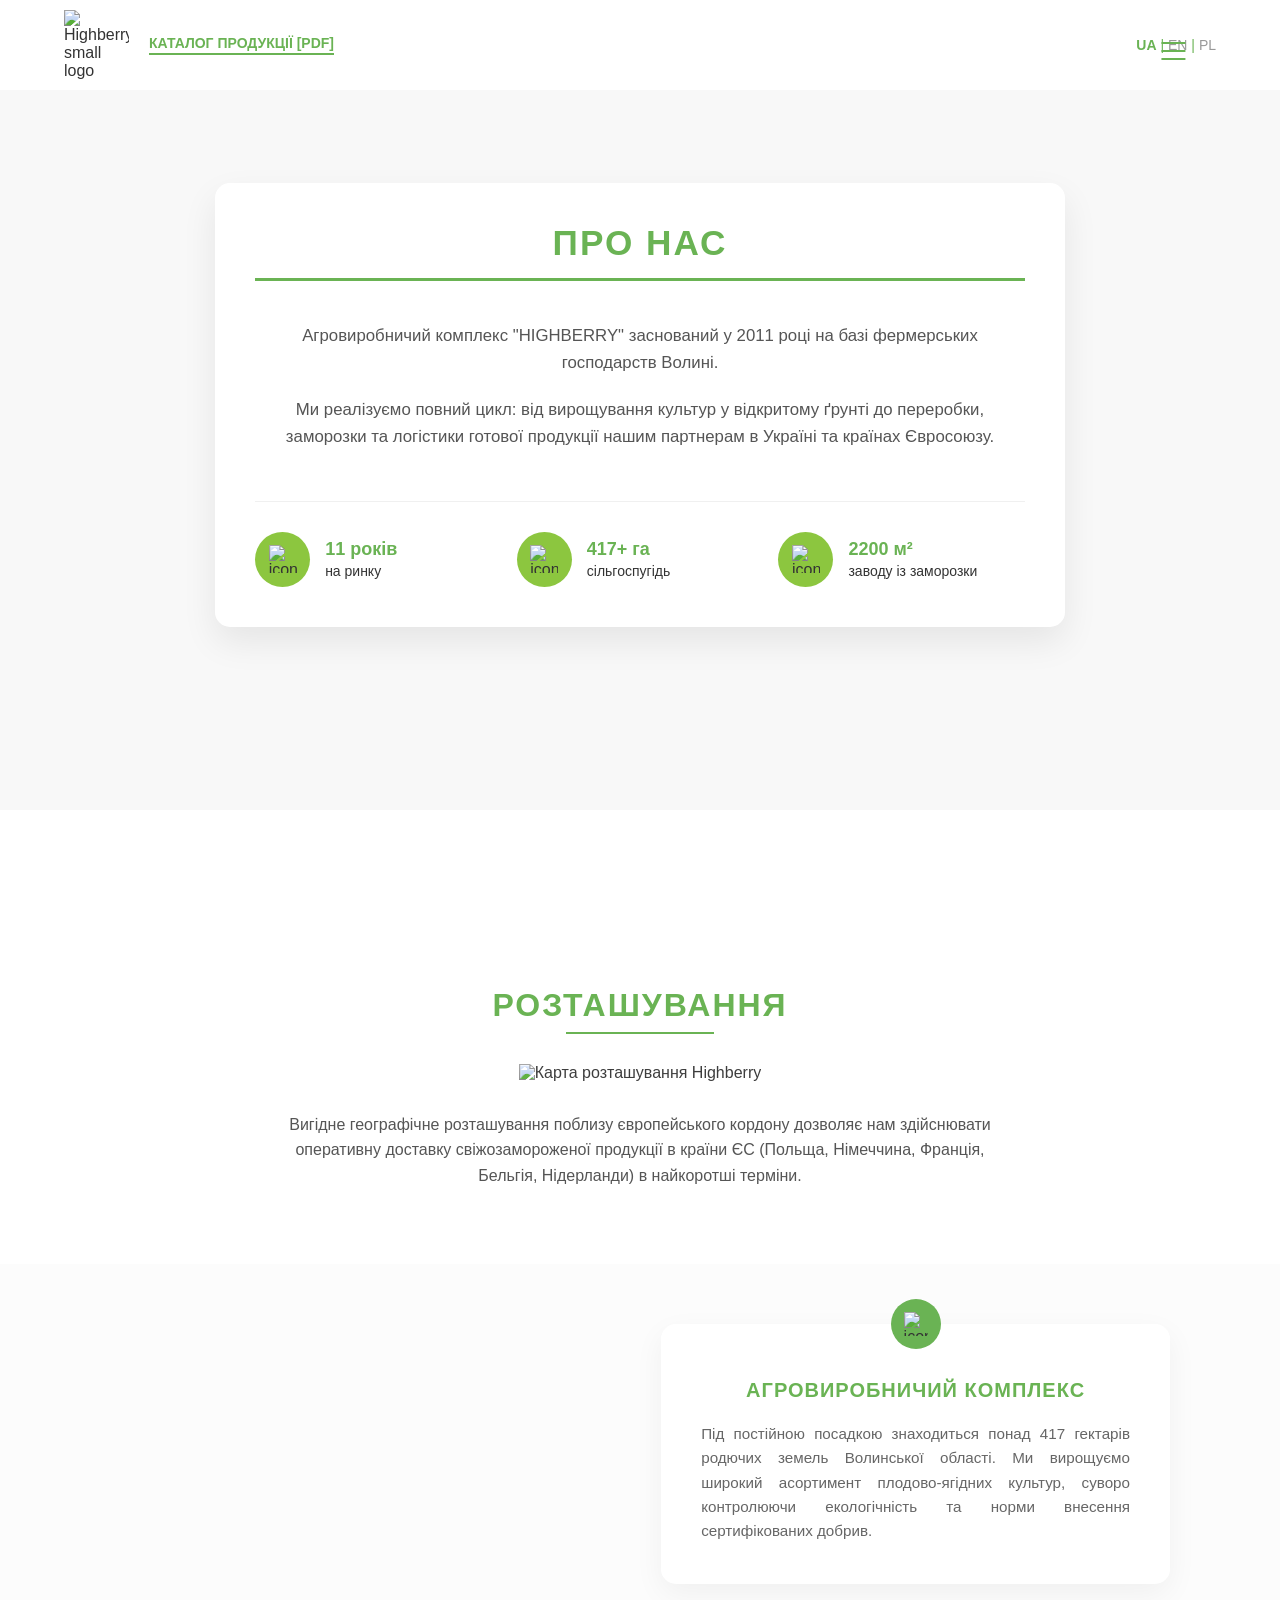
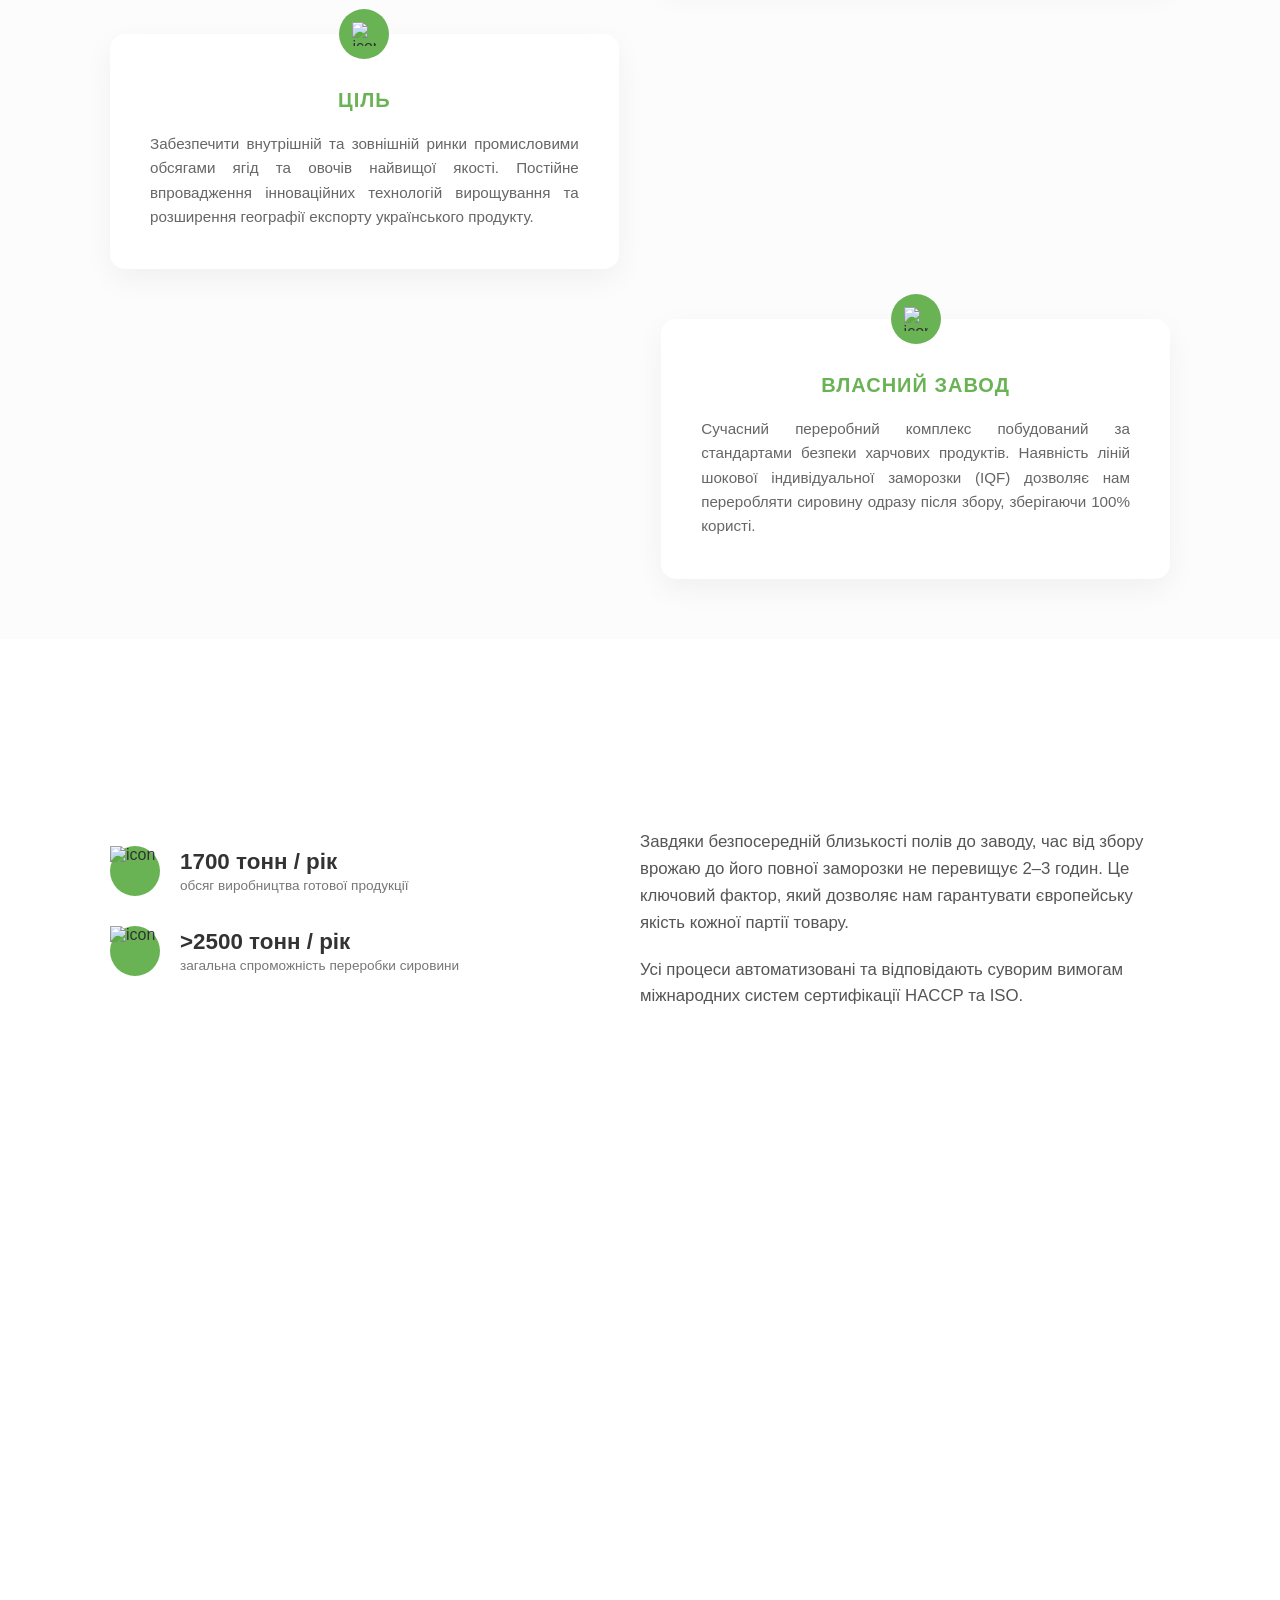
==== about.html @ d0d019eb "Add files via upload" ====
<!DOCTYPE html>
<html lang="uk">
<head>
    <meta charset="UTF-8">
    <meta name="viewport" content="width=device-width, initial-scale=1.0">
    <link rel="stylesheet" href="style_about.css">
    <title>Highberry - Про нас</title>
</head>
<body>
    <div class="overlay"></div>
    
    <nav class="nav">
        <div class="nav-header">
            <div class="lang-switch-mobile">
                <span class="active">UA</span> | <span>EN</span> | <span>PL</span>
            </div>
            <div class="nav-icons">
                <a href="/index.html"><img class="home-btn" alt="icon" src="/img/icons/home.svg"></img></a>
                <div class="burger-menu"><span></span></div>
            </div>
        </div>
    
        <ul class="nav-menu">
            <li><a href="/about.html">ПРО НАС</a></li>
            <li><a href="/mission.html">МІСІЯ ТА ЦІННОСТІ</a></li>
            <li><a href="/growing.html">ВИРОЩУВАННЯ</a></li>
            <li><a href="/production.html">ВИРОБНИЦТВО</a></li>
            <li class="has-submenu"><a href="/products.html">ПРОДУКЦІЯ</a> <img class="arrow-open-production" src="/img/icons/arrow-open.svg" alt="icon"></span>
                <ul class="production">
                    <li><a href="#">Fresh</a></li>
                    <li><a href="#">Frozen</a></li>
                    <li><a href="#">Роздрібні бренди</a></li>
                </ul>
            </li>
            <li><a href="#">НОВИНИ</a> <img class="arrow-open-news" src="/img/icons/arrow-open.svg" alt="icon">
                <ul class="news">
                    <li><a href="/events.html">Події</a></li>
                    <li><a href="/gallery.html">Галерея</a></li>
                    <li><a href="/interesting.html">Корисно Та Цікаво</a></li>
                </ul>
            </li>
            <li><a href="/vacancies.html">ВАКАНСІЇ</a></li>
            <li><a href="/contacts.html">КОНТАКТИ</a></li>
        </ul>
    
        <div class="nav-footer">
            <div class="nav-divider"></div>
            <div class="footer-contacts-row">
                <div class="phones">
                    <p>+380 67 560 3808</p>
                    <p>+380 96 400 5555</p>
                    <p class="email">high.berry@ukr.net</p>
                </div>
                <div class="regions">
                    <p>для України</p>
                    <p>для інших країн</p>
                </div>
            </div>
        </div>
    </nav>

    <section class="hero">
        <header class="header">
            <div class="header-left">
                <img src="img/icons/logo_red.png" alt="Highberry small logo" class="logo-mini">
                <a href="#" class="catalog-link">КАТАЛОГ ПРОДУКЦІЇ [PDF]</a>
            </div>
            <div class="header-right">
                <div class="lang-switch">
                    <span class="active-lang">UA</span> | <a href="#">EN</a> | <a href="#">PL</a>
                </div>
            </div>
        </header>

        <div class="content">
            <div class="card">
                <div class="growing">ПРО НАС</div>
                <div class="description">
                    <p>Агровиробничий комплекс "HIGHBERRY" заснований у 2011 році на базі фермерських господарств Волині.</p>
                    <p>Ми реалізуємо повний цикл: від вирощування культур у відкритому ґрунті до переробки, заморозки та логістики готової продукції нашим партнерам в Україні та країнах Євросоюзу.</p>
                </div>
                <div class="stats-container">
                    <div class="stat-card">
                        <div class="stat-icon"><img src="img/icons/years.svg" alt="icon"></div>
                        <div class="stat-text"><strong>11 років</strong><br>на ринку</div>
                    </div>
                    <div class="stat-card">
                        <div class="stat-icon"><img src="img/icons/farms.svg" alt="icon"></div>
                        <div class="stat-text"><strong>417+ га</strong><br>сільгоспугідь</div>
                    </div>
                    <div class="stat-card">
                        <div class="stat-icon"><img src="img/icons/factory.svg" alt="icon"></div>
                        <div class="stat-text"><strong>2200 м²</strong><br>заводу із заморозки</div>
                    </div>
                </div>
            </div>
        </div>
    </section>

    <section class="location-section">
        <h2>РОЗТАШУВАННЯ</h2>
        <div class="map-container-about">
            <img src="img/map.png" alt="Карта розташування Highberry" class="about-map-img">
            <div class="map-text-under">
                <p>Вигідне географічне розташування поблизу європейського кордону дозволяє нам здійснювати оперативну доставку свіжозамороженої продукції в країни ЄС (Польща, Німеччина, Франція, Бельгія, Нідерланди) в найкоротші терміни.</p>
            </div>
        </div>
    </section>

    <section class="info-cards-section">
        <div class="info-wrapper">
            
            <div class="info-block row-right anim-slide-right">
                <div class="info-card-item">
                    <div class="info-icon"><img src="img/icons/agricomplex.svg" alt="icon"></div>
                    <h3>АГРОВИРОБНИЧИЙ КОМПЛЕКС</h3>
                    <p>Під постійною посадкою знаходиться понад 417 гектарів родючих земель Волинської області. Ми вирощуємо широкий асортимент плодово-ягідних культур, суворо контролюючи екологічність та норми внесення сертифікованих добрив.</p>
                </div>
            </div>

            <div class="info-block row-left anim-slide-left">
                <div class="info-card-item">
                    <div class="info-icon"><img src="img/icons/modern.svg" alt="icon"></div>
                    <h3>ЦІЛЬ</h3>
                    <p>Забезпечити внутрішній та зовнішній ринки промисловими обсягами ягід та овочів найвищої якості. Постійне впровадження інноваційних технологій вирощування та розширення географії експорту українського продукту.</p>
                </div>
            </div>

            <div class="info-block row-right anim-slide-right">
                <div class="info-card-item">
                    <div class="info-icon"><img src="img/icons/factory.svg" alt="icon"></div>
                    <h3>ВЛАСНИЙ ЗАВОД</h3>
                    <p>Сучасний переробний комплекс побудований за стандартами безпеки харчових продуктів. Наявність ліній шокової індивідуальної заморозки (IQF) дозволяє нам переробляти сировину одразу після збору, зберігаючи 100% користі.</p>
                </div>
            </div>

        </div>
    </section>

    <section class="capacity-section">
        <h2>ВИРОБНИЧІ ПОТУЖНОСТІ</h2>
        <div class="capacity-container">
            <div class="capacity-stats">
                <div class="capacity-stat-item">
                    <div class="capacity-icon"><img src="img/icons/weight.svg" alt="icon"></div>
                    <div class="capacity-details">
                        <span class="capacity-value">1700 тонн / рік</span>
                        <span class="capacity-label">обсяг виробництва готової продукції</span>
                    </div>
                </div>
                <div class="capacity-stat-item">
                    <div class="capacity-icon"><img src="img/icons/freeze.svg" alt="icon"></div>
                    <div class="capacity-details">
                        <span class="capacity-value">>2500 тонн / рік</span>
                        <span class="capacity-label">загальна спроможність переробки сировини</span>
                    </div>
                </div>
            </div>
            <div class="capacity-text">
                <p>Завдяки безпосередній близькості полів до заводу, час від збору врожаю до його повної заморозки не перевищує 2–3 годин. Це ключовий фактор, який дозволяє нам гарантувати європейську якість кожної партії товару.</p>
                <p>Усі процеси автоматизовані та відповідають суворим вимогам міжнародних систем сертифікації HACCP та ISO.</p>
            </div>
        </div>
    </section>

    <footer class="last">
        <div class="footer-container">
            <div class="footer-top">
                <div class="footer-logo">
                    <img src="img/icons/logo.svg" alt="Highberry Logo">
                </div>
                <form class="contact-form">
                    <input type="text" placeholder="Підприємство*">
                    <input type="text" placeholder="ПІБ*">
                    <input type="tel" placeholder="Телефон*">
                    <input type="email" placeholder="E-mail*">
                    <div class="form-agreement">
                        <input type="checkbox" id="agree">
                        <label for="agree">Даю згоду на обробку, зберігання та використання особистих даних</label>
                    </div>
                    <button type="submit" class="submit-btn">НАДІСЛАТИ ЗАЯВКУ</button>
                </form>
            </div>
            <div class="footer-bottom">
                <div class="footer-info">
                    <p>ТОВ «ХАЙБЕРРІ»</p>
                    <address>
                        с.Старий Чорторийськ, вул.Сокола, 161-А<br>
                        Волинська область, Маневицький район<br>
                        Україна, 44636
                    </address>
                </div>
                <nav class="footer-nav">
                    <ul>
                        <li><a href="about.html">КОМПАНІЯ</a></li>
                        <li><a href="growing.html">ВИРОЩУВАННЯ</a></li>
                    </ul>
                    <ul>
                        <li><a href="production.html">ВИРОБНИЦТВО</a></li>
                        <li><a href="#">ПРОДУКЦІЯ</a></li>
                    </ul>
                    <ul>
                        <li><a href="#">НОВИНИ</a></li>
                        <li><a href="#">КОНТАКТИ</a></li>
                    </ul>
                </nav>
                <div class="footer-contacts">
                    <p>+380 67 550 5555</p>
                    <p>+380 96 430 5555</p>
                    <div class="socials-footer">
                        <a href="#"><img src="img/icons/ldin.svg" alt="in"></a>
                        <a href="#"><img src="img/icons/fb.svg" alt="fb"></a>
                        <a href="#"><img src="img/icons/in.svg" alt="ig"></a>
                        <a href="#"><img src="img/icons/yt.svg" alt="yt"></a>
                        <a href="#"><img src="img/icons/tt.svg" alt="tt"></a>
                    </div>
                </div>
                <div class="footer-email">
                    <p>Для України</p>
                    <p>Для інших країн</p>
                    <div class="email-footer">
                        <a href="#">high.berry@ukr.net</a>
                    </div>
                </div>
            </div>
        </div>
        <div class="footer-copyright">
            <span>HIGH-BERRY.COM 2022 ©</span>
            <a href="#">Політика конфіденційності</a>
        </div>
    </footer>

    <script>
        document.querySelector('.burger-menu').addEventListener('click', function() {
            this.classList.toggle('active');
            document.querySelector('.overlay').classList.toggle('open');
            document.querySelector('.nav').classList.toggle('open');
        });
        document.querySelector('.arrow-open-production').addEventListener('click',function(){
            this.classList.toggle('active');
            document.querySelector('.production').classList.toggle('open');
        })
        document.querySelector('.arrow-open-news').addEventListener('click',function(){
            this.classList.toggle('active');
            document.querySelector('.news').classList.toggle('open');
        })
        // Скрол-анімація вильоту карток шахматки
        const animBlocks = document.querySelectorAll('.info-block');
        const blockObserver = new IntersectionObserver((entries, observer) => {
            entries.forEach(entry => {
                if (entry.isIntersecting) {
                    entry.target.classList.add('visible');
                    observer.unobserve(entry.target);
                }
            });
        }, { threshold: 0.15 });

        animBlocks.forEach(block => blockObserver.observe(block));
    </script>
</body>
</html>
---- style_about.css ----
/* --- БАЗОВІ СТИЛІ --- */
html { font-size: 16px; }
body { margin: 0; padding: 0; box-sizing: border-box; font-family: 'Arial', sans-serif; color: #333333; background-color: #ffffff; overflow-x: hidden; }
*, *::before, *::after { box-sizing: inherit; }
/* --- HERO SECTION --- */
.hero { min-height: 100vh; background: url('img/hero-bg.jpg') no-repeat center center; background-size: cover; display: flex; flex-direction: column; justify-content: space-between; position: relative; }
.header {position: fixed;z-index: 5;width: 100vw; display: flex; justify-content: space-between; align-items: center; height: 10vh; min-height: 60px; background-color: #ffffff; padding: 0 5%; }
.header-left, .header-right { display: flex; align-items: center; gap: 20px; }
.logo-mini { width: 65px; height: auto; }
.catalog-link { color: #6AB354; text-decoration: none; font-size: 0.875rem; font-weight: bold; border-bottom: 2px solid #6AB354; padding-bottom: 2px; }
.lang-switch { color: #6AB354; font-size: 0.875rem; }
.lang-switch a { text-decoration: none; color: #999999; }
.lang-switch .active-lang { font-weight: bold; color: #6AB354; }
.content { min-height: 90vh; display: flex; align-items: center; justify-content: center; background-color: #f8f8f8; padding: 20px; }
.card { border-radius: 15px; width: 100%; max-width: 850px; background-color: #ffffff; box-shadow: 0 15px 35px rgba(0,0,0,0.08); display: flex; flex-direction: column; align-items: center; padding: 40px; animation: stats 600ms ease forwards; }
.growing { color: #6AB354; font-size: 2.2rem; font-weight: bold; letter-spacing: 2px; padding-bottom: 15px; margin-bottom: 25px; border-bottom: #6AB354 3px solid; width: 100%; text-align: center; }
.description p { color: #555555; font-size: 1.05rem; line-height: 1.6; margin-bottom: 20px; text-align: center; padding: 0 10px; }
.stats-container { display: flex; justify-content: space-around; width: 100%; margin-top: 30px; border-top: 1px solid #f0f0f0; padding-top: 30px; gap: 15px; }
.stat-card { display: flex; align-items: center; gap: 15px; width: 32%; }
.stat-icon { width: 55px; height: 55px; background-color: #8CC63F; border-radius: 50%; display: flex; align-items: center; justify-content: center; flex-shrink: 0; }
.stat-icon img { width: 28px; height: 28px; }
.stat-text { font-size: 0.875rem; line-height: 1.4; color: #333333; }
.stat-text strong { font-size: 1.125rem; color: #6AB354; }
/* --- СЕКЦІЯ РОЗТАШУВАННЯ --- */
.location-section { padding: 60px 0; background-color: #ffffff; text-align: center; }
.location-section h2 { color: #6AB354; font-size: 2rem; letter-spacing: 2px; margin-bottom: 40px; position: relative; display: inline-block; }
.location-section h2::after { content: ''; position: absolute; bottom: -10px; left: 25%; width: 50%; height: 2px; background-color: #6AB354; }
.map-container-about { max-width: 900px; margin: 0 auto; padding: 0 20px; }
.about-map-img { width: 100%; height: auto; opacity: 0.95; }
.map-text-under { margin-top: 30px; max-width: 750px; margin-left: auto; margin-right: auto; }
.map-text-under p { color: #555555; font-size: 1rem; line-height: 1.6; }
/* --- СЕКЦІЯ ІНФОРМАЦІЙНИХ КАРТОК (Шахматка) --- */
.info-cards-section { background-color: #fcfcfc; padding: 60px 0; }
.info-wrapper { max-width: 1100px; margin: 0 auto; display: flex; flex-direction: column; gap: 50px; padding: 0 20px; }
.info-block { display: flex; width: 100%; }
.row-right { justify-content: flex-end; }
.row-left { justify-content: flex-start; }
.info-card-item { background-color: #ffffff; width: 48%; padding: 40px; border-radius: 15px; box-shadow: 0 10px 30px rgba(0,0,0,0.05); position: relative; min-height: 200px; }
.info-icon { position: absolute; top: -25px; left: 50%; transform: translateX(-50%); width: 50px; height: 50px; background-color: #6AB354; border-radius: 50%; display: flex; align-items: center; justify-content: center; }
.info-icon img { width: 24px; height: 24px; }
.info-card-item h3 { color: #6AB354; font-size: 1.25rem; margin-top: 15px; margin-bottom: 20px; text-align: center; letter-spacing: 1px; }
.info-card-item p { color: #666666; font-size: 0.95rem; line-height: 1.6; text-align: justify; margin: 0; }
/* --- СЕКЦІЯ ВИРОБНИЧІ ПОТУЖНОСТІ --- */
.capacity-section { padding: 60px 0 100px 0; background-color: #ffffff; text-align: center; }
.capacity-section h2 { color: #6AB354; font-size: 2rem; letter-spacing: 2px; margin-bottom: 50px; position: relative; display: inline-block; }
.capacity-section h2::after { content: ''; position: absolute; bottom: -10px; left: 25%; width: 50%; height: 2px; background-color: #6AB354; }
.capacity-container { max-width: 1100px; margin: 0 auto; display: flex; justify-content: space-between; align-items: center; padding: 0 20px; gap: 50px; }
.capacity-stats { width: 45%; display: flex; flex-direction: column; gap: 30px; }
.capacity-stat-item { display: flex; align-items: center; gap: 20px; text-align: left; }
.capacity-icon { width: 50px; height: 50px; background-color: #6AB354; border-radius: 50%; display: flex; align-items: center; justify-content: center; flex-shrink: 0; }
.capacity-icon img { width: 50px; height: 50px; }
.capacity-details { display: flex; flex-direction: column; }
.capacity-value { font-size: 1.4rem; font-weight: bold; color: #333333; }
.capacity-label { font-size: 0.85rem; color: #777777; margin-top: 3px; }
.capacity-text { width: 50%; text-align: left; }
.capacity-text p { color: #555555; font-size: 1.05rem; line-height: 1.6; margin-bottom: 20px; }
.capacity-text p:last-child { margin-bottom: 0; }
/* --- БОКОВЕ МЕНЮ ТА НАВІГАЦІЯ --- */
.nav { display: block; position: fixed; /* Краще fixed для повноекранного меню */
    top: 0; right: 0; width: 28vw; height: 100vh; background-color: #f8f8f8; z-index: 40; /* Початковий стан — сховано */
    transform: translateX(100%); /* Анімація закриття (спрацює, коли приберете клас .open) */
    animation: closeNav 750ms ease forwards; }
.nav.open { /* Анімація відкриття */
    animation: openNav 750ms ease forwards; }
/* Анімація появи */
@keyframes openNav {
 from { transform: translateX(100%); }
to { transform: translateX(0); }
 }
/* Анімація зникнення */
@keyframes closeNav {
 from { transform: translateX(0); }
to { transform: translateX(100%); }
 }
.nav { position: fixed; top: 0; right: 0; width: 28vw; height: 100vh; background-color: #FFFFFF; z-index: 40; padding: 30px; box-sizing: border-box; display: flex; flex-direction: column; color: #8CC63F; /* Зелений колір тексту з макета */
    font-family: 'Roboto', sans-serif; transform: translateX(100%); transition: transform 0.5s ease; }
.nav.open { transform: translateX(0); }
.overlay { position: fixed; top: 0; left: 0; width: 100%; height: 100%; background-color: rgba(0, 0, 0, 0.4); /* Напівпрозорий чорний колір */
    z-index: 30; /* Менше, ніж у .nav (який має 100), але більше, ніж у контенту */
    opacity: 0; visibility: hidden; transition: opacity 0.5s ease, visibility 0.5s ease; }
/* Стан, коли оверлей активний */
.overlay.open { opacity: 1; visibility: visible; }
/* Хедер меню (іконки та мови) */
.nav-header { display: flex; justify-content: space-between; align-items: center; margin-bottom: 50px; margin-top: 10px;margin-right: 40px; }
.lang-switch-mobile { font-size: 14px; font-weight: bold; }
.home-btn { transform: translateX(-50px); }
/* Пункти меню */
.nav-menu { list-style: none; padding: 0; margin: 0; }
.nav-menu li { opacity: 0; /* Спочатку невидимі */
    transform: translateX(100px); /* Зміщені вправо */ }
.nav.open .nav-menu li { animation: slideIn 0.5s ease forwards; }
@keyframes slideIn {
 to { opacity: 1; transform: translateX(0); }
 }
/* Каскадна поява (затримка для кожного пункту) */
.nav.open .nav-menu li:nth-child(1) { animation-delay: 0.1s; }
.nav.open .nav-menu li:nth-child(2) { animation-delay: 0.2s; }
.nav.open .nav-menu li:nth-child(3) { animation-delay: 0.3s; }
.nav.open .nav-menu li:nth-child(4) { animation-delay: 0.4s; }
.nav.open .nav-menu li:nth-child(5) { animation-delay: 0.5s; }
.nav.open .nav-menu li:nth-child(6) { animation-delay: 0.6s; }
.nav.open .nav-menu li:nth-child(7) { animation-delay: 0.7s; }
.nav.open .nav-menu li:nth-child(8) { animation-delay: 0.8s; }
.nav-menu > li { font-size: 24px; margin-bottom: 15px; text-transform: uppercase; cursor: pointer; align-items: center; gap: 10px; }
nav a { color: #8CC63F; text-decoration: none; }
.arrow { font-size: 16px; }
/* Підменю */
.production, .news { display: none; list-style: none; }
.production li, .news li { margin: 10px 20px 10px ; }
.production.open, .news.open { display:contents; text-transform: capitalize; }
.arrow-open-production.active,.arrow-open-news.active { transform: rotate(90deg); /* Або 90deg, залежно від макета */ }
.submenu li { font-size: 20px; margin-bottom: 10px; text-transform: none; /* Fresh, Frozen пишуться не капсом */ }
/* Контакти внизу меню */
.nav-footer { margin-top: auto; font-size: 13px; font-weight: bold; }
.nav-divider { height: 1px; background-color: #8CC63F; margin-bottom: 25px; opacity: 0.5; }
.footer-contacts-row { display: flex; justify-content: space-between; line-height: 1.8; }
.email { margin-top: 5px; }
.regions { text-align: right; font-weight: normal; }
/* Позиціонування іконок */
.home-btn { transform: translateY(-50%); width: 24px; height: auto; cursor: pointer; z-index: 99; }
.burger-menu {right: 450px;top:36px; z-index: 1000; position: fixed; width: 30px; height: 30px; display: flex; align-items: center; justify-content: center; cursor: pointer; }
.burger-menu.active { position: fixed; top: 27px; right: 20px; }
.burger-menu span, .burger-menu::before, .burger-menu::after { content: ''; position: absolute; height: 2px; width: 24px; background-color: #6AB354; transition: transform 0.3s, opacity 0.3s; }
.burger-menu::before { transform: translateY(-8px); }
.burger-menu::after { transform: translateY(8px); }
.burger-menu.active span { opacity: 0; }
.burger-menu.active::before { transform: rotate(45deg); }
.burger-menu.active::after { transform: rotate(-45deg); }
.nav-menu { list-style: none; padding: 0; margin: 0; }
.nav-menu > li { font-size: 1.25rem; margin-bottom: 20px; text-transform: uppercase; }
.nav a { color: #8CC63F; text-decoration: none; }
.production, .news { display: none; width: 100%; list-style: none; padding-left: 15px; margin-top: 10px; }
.production.open, .news.open { display: block; }
.arrow-open-production, .arrow-open-news { cursor: pointer; transition: transform 0.3s; }
.arrow-open-production.active, .arrow-open-news.active { transform: rotate(90deg); }
.nav-footer { margin-top: auto; font-size: 0.8rem; }
.nav-divider { height: 1px; background-color: #8CC63F; margin-bottom: 20px; opacity: 0.3; }
.footer-contacts-row { display: flex; justify-content: space-between; }
/* --- АНІМАЦІЇ СКРОЛУ --- */
.info-block { opacity: 0; transition: transform 0.8s cubic-bezier(0.25, 1, 0.5, 1), opacity 0.8s ease; will-change: transform, opacity; }
.anim-slide-right { transform: translateX(80px); }
.anim-slide-left { transform: translateX(-80px); }
.info-block.visible { opacity: 1; transform: translateX(0); }
@keyframes stats {
 from { transform: translateY(50px); opacity: 0; }
to { transform: translateY(0); opacity: 1; }
 }
/* --- ФУТЕР .LAST --- */
.last { background-image: url("img/footer-bg.png"); background-size: cover; background-position: center; color: white; position: relative; overflow: hidden; }
.last::before { content: ""; position: absolute; top: 0; left: 0; width: 100%; height: 100%; background: linear-gradient(to right, rgba(0, 0, 0, 0.5) 0%, rgba(0, 0, 0, 0.4) 80%, rgba(0, 0, 0, 0.0) 100%); z-index: 1; }
.footer-container { position: relative; z-index: 2; max-width: 1200px; margin: 0 auto; padding: 60px 20px 20px 20px; }
.footer-top { display: flex; justify-content: space-between; align-items: flex-start; gap: 30px; margin-bottom: 40px; }
.footer-logo img { width: 100%; max-width: 220px; }
.contact-form { background: none; width: 100%; max-width: 400px; display: flex; flex-direction: column; gap: 15px; }
.contact-form input { width: 100%; background: rgba(0, 0, 0, 0.3); border: 1px solid rgba(255,255,255,0.2); padding: 12px; color: white; border-radius: 4px; }
.contact-form input::placeholder { color: #e0e0e0; font-size: 0.95rem; }
.form-agreement { display: flex; align-items: flex-start; gap: 10px; }
.form-agreement input[type="checkbox"] { width: 20px; height: 20px; flex-shrink: 0; margin: 0; }
.form-agreement label { font-size: 0.75rem; line-height: 1.4; color: #e0e0e0; }
.submit-btn { background: transparent; border: 1px solid white; color: white; padding: 12px; cursor: pointer; margin-top: 10px; width: 100%; max-width: 200px; font-weight: bold; transition: background 0.3s; }
.submit-btn:hover { background-color: #ffffff; color: #333333; }
.footer-bottom { display: grid; grid-template-columns: 1.2fr 1.5fr 1fr 1fr; gap: 30px; border-top: 1px solid rgba(255, 255, 255, 0.2); padding-top: 30px; font-size: 0.95rem; }
.footer-info p { margin: 0 0 10px 0; font-size: 1.3rem; font-weight: bold; }
.footer-info address { font-style: normal; line-height: 1.5; color: #ccc; }
.footer-nav { display: flex; justify-content: space-between; gap: 15px; }
.footer-nav ul { list-style: none; padding: 0; margin: 0; }
.footer-nav a { color: white; text-decoration: none; display: block; margin-bottom: 12px; opacity: 0.8; font-size: 0.9rem; }
.footer-nav a:hover { opacity: 1; color: #6AB354; }
.footer-contacts p { margin: 0 0 10px 0; font-weight: bold; }
.socials-footer { display: flex; gap: 12px; margin-top: 20px; }
.socials-footer img { width: 24px; height: 24px; opacity: 0.8; }
.email-footer a { color: #f8f8f8; text-decoration: none; }
.footer-copyright { background-color: rgba(0, 0, 0, 0.8); min-height: 50px; display: flex; justify-content: space-between; align-items: center; font-size: 0.75rem; color: rgba(255, 255, 255, 0.6); padding: 10px 5%; }
.footer-copyright a { color: #f8f8f8; }
/* ==========================================================================
   --- МЕДІА-ЗАПИТ (АДАПТИВНІСТЬ ПІД ЕКРАНИ < 768px) ---
   ========================================================================== */
@media (max-width: 768px) {
 html { font-size: 14px; }
.catalog-link { display: none; }
.card { padding: 25px 15px; }
.growing { font-size: 1.8rem; }
.stats-container { flex-direction: column; gap: 20px; align-items: flex-start; padding-left: 10%; }
.stat-card { width: 100%; }
/* Потужності */
    .capacity-container { flex-direction: column; gap: 30px; }
.capacity-stats, .capacity-text { width: 100%; }
/* Шахматка карток */
    .info-block { justify-content: center !important; }
.info-card-item { width: 100%; padding: 35px 20px 20px 20px; }
.anim-slide-right { transform: translateY(40px); }
.anim-slide-left { transform: translateY(40px); }
/* Футер */
    .footer-top { flex-direction: column; align-items: center; text-align: center; gap: 40px; }
.contact-form { max-width: 100%; }
.submit-btn { max-width: 100%; }
.footer-bottom { grid-template-columns: 100%; text-align: center; gap: 35px; }
.footer-nav { flex-direction: column; gap: 25px; }
.socials-footer { justify-content: center; }
.footer-copyright { flex-direction: column; gap: 10px; text-align: center; }
 }
 @media (max-width: 650px){
   .lang-switch{
    display: none;
   }
   .burger-menu{
    right: 200px;
   }
   .nav.open{
    width: 100vw;   }
 }
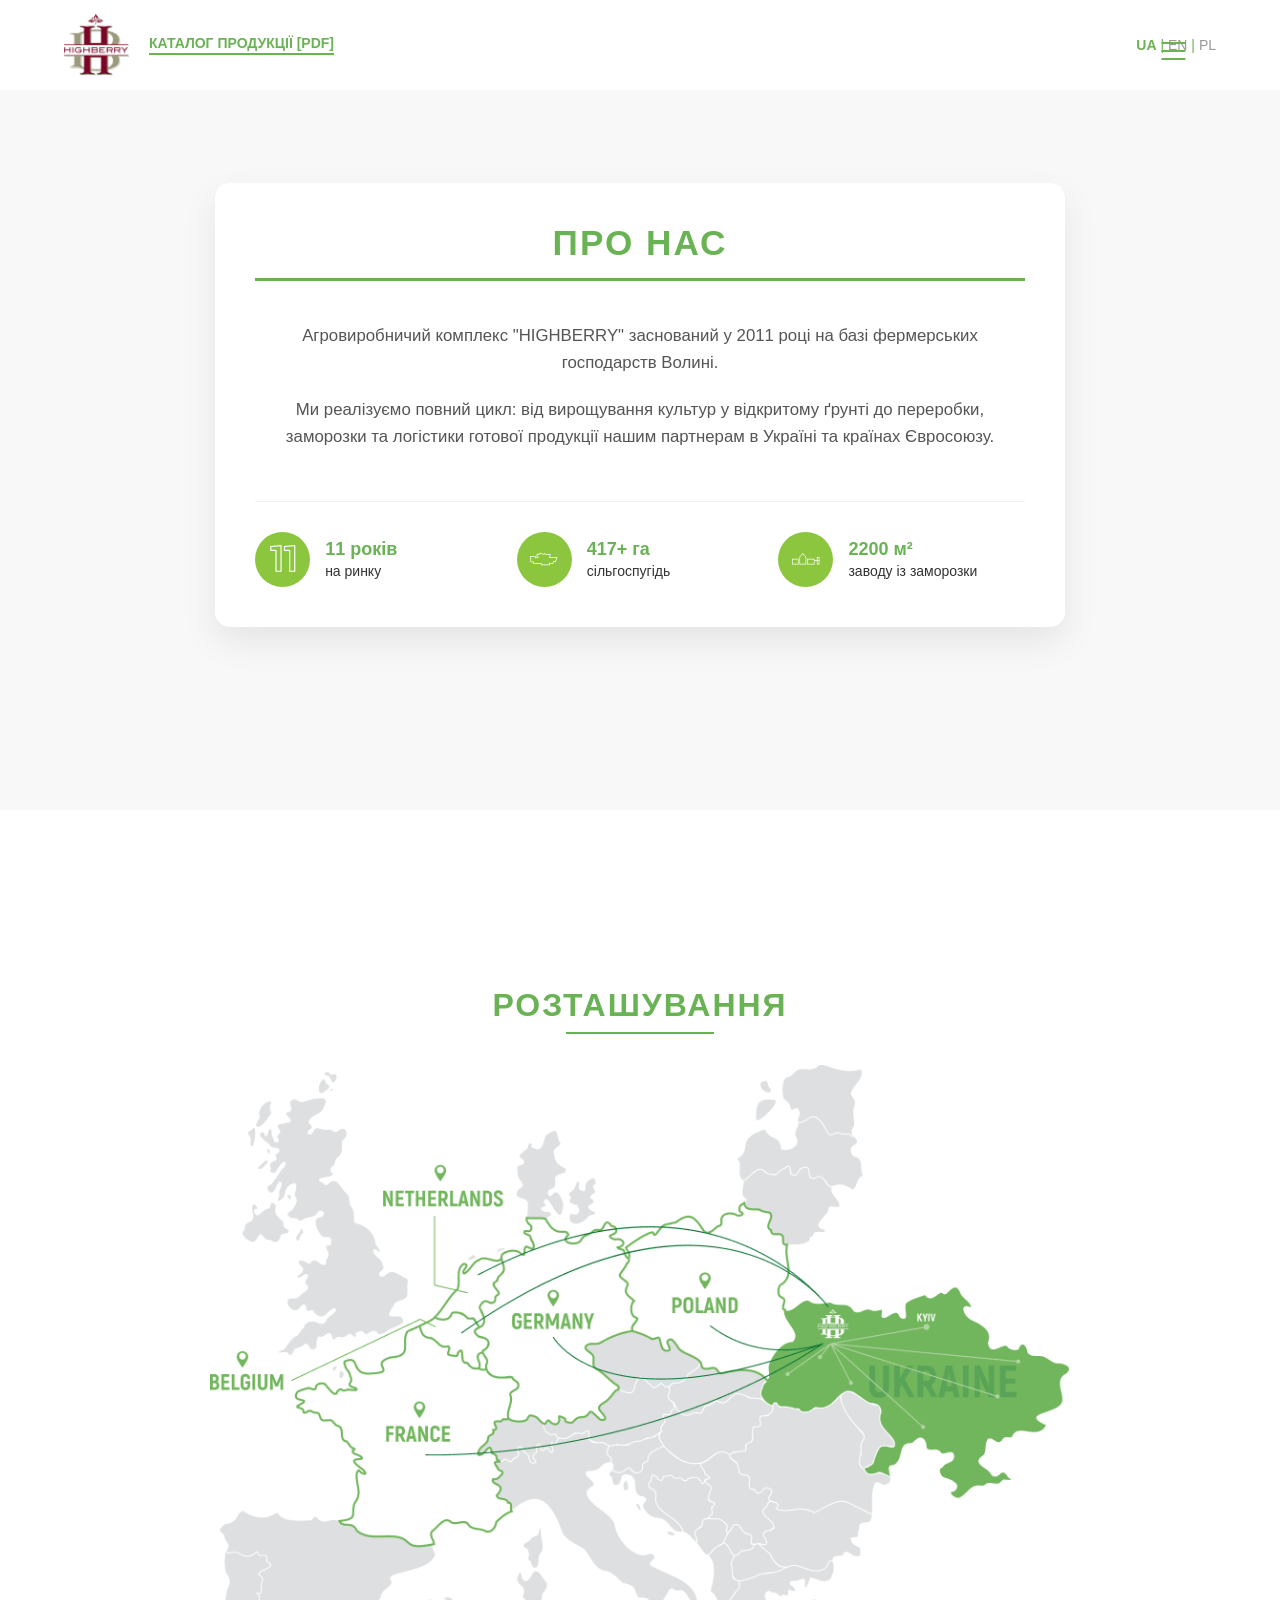
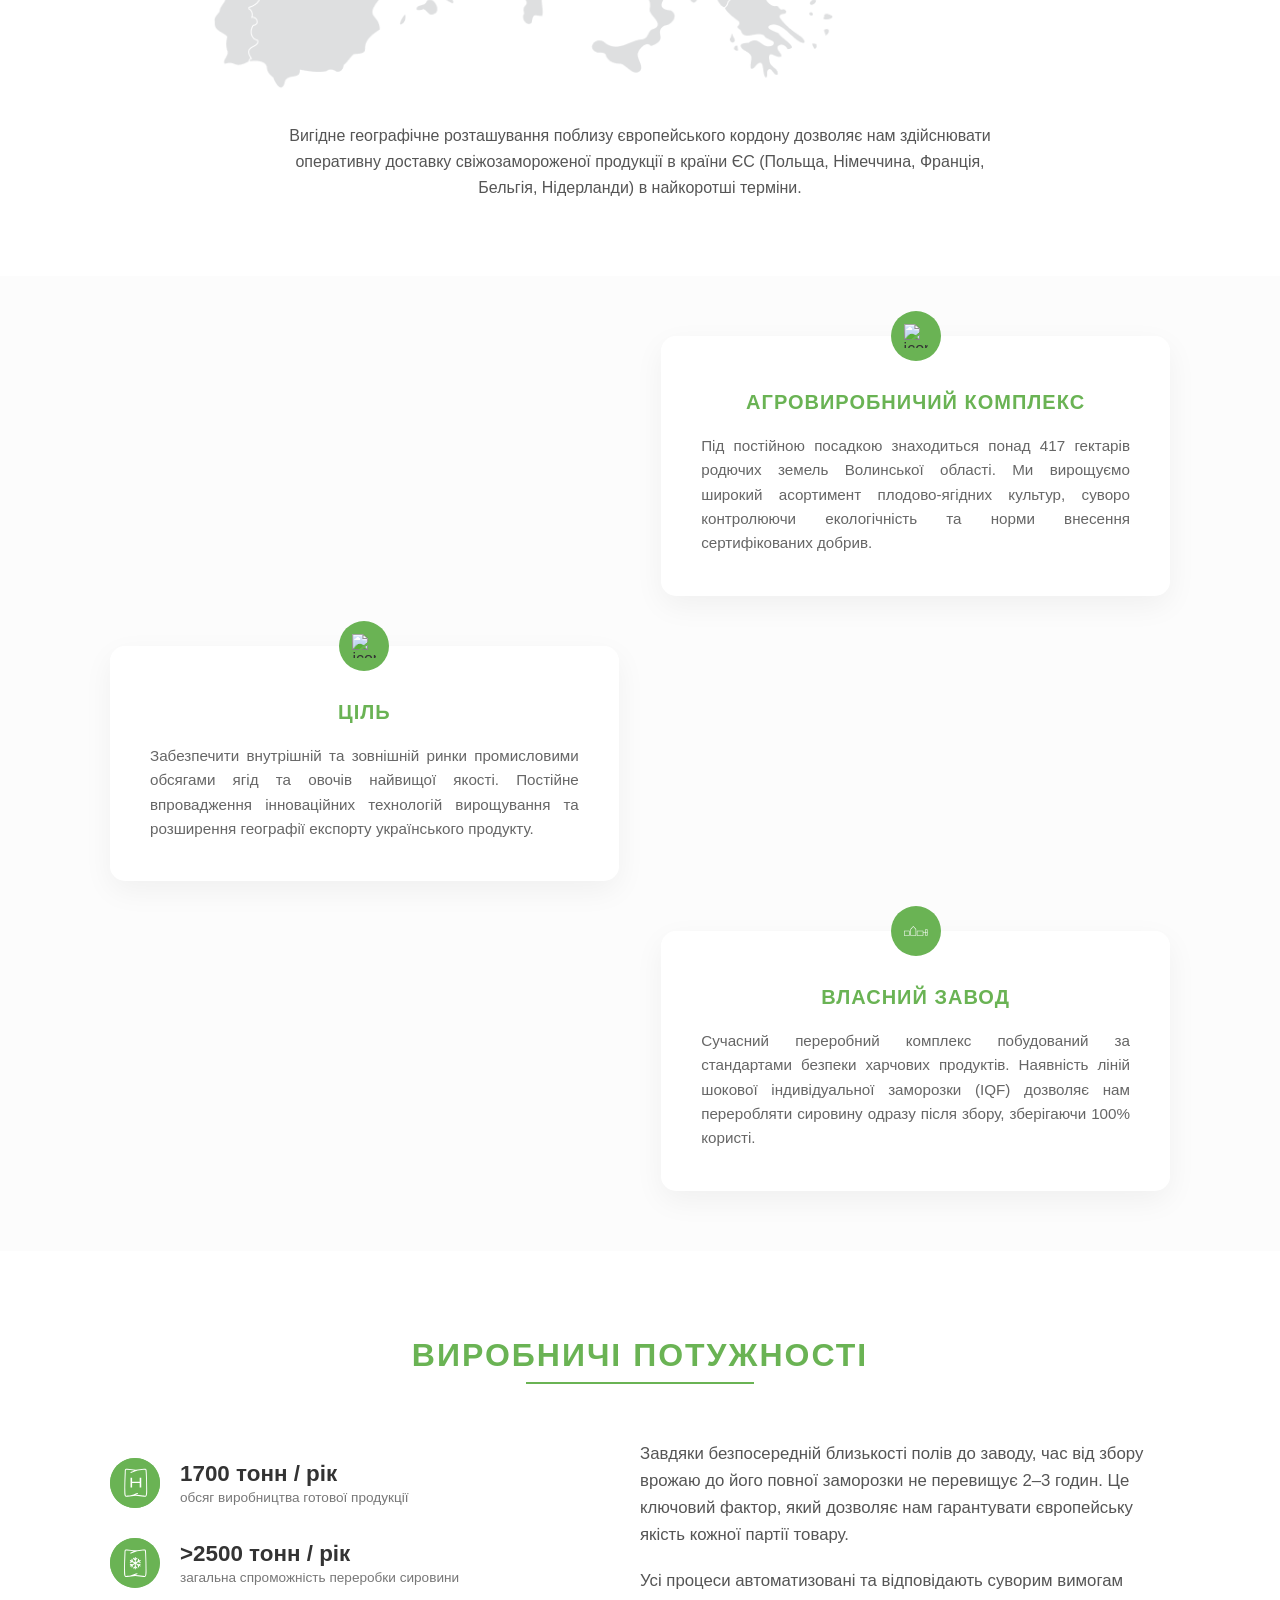
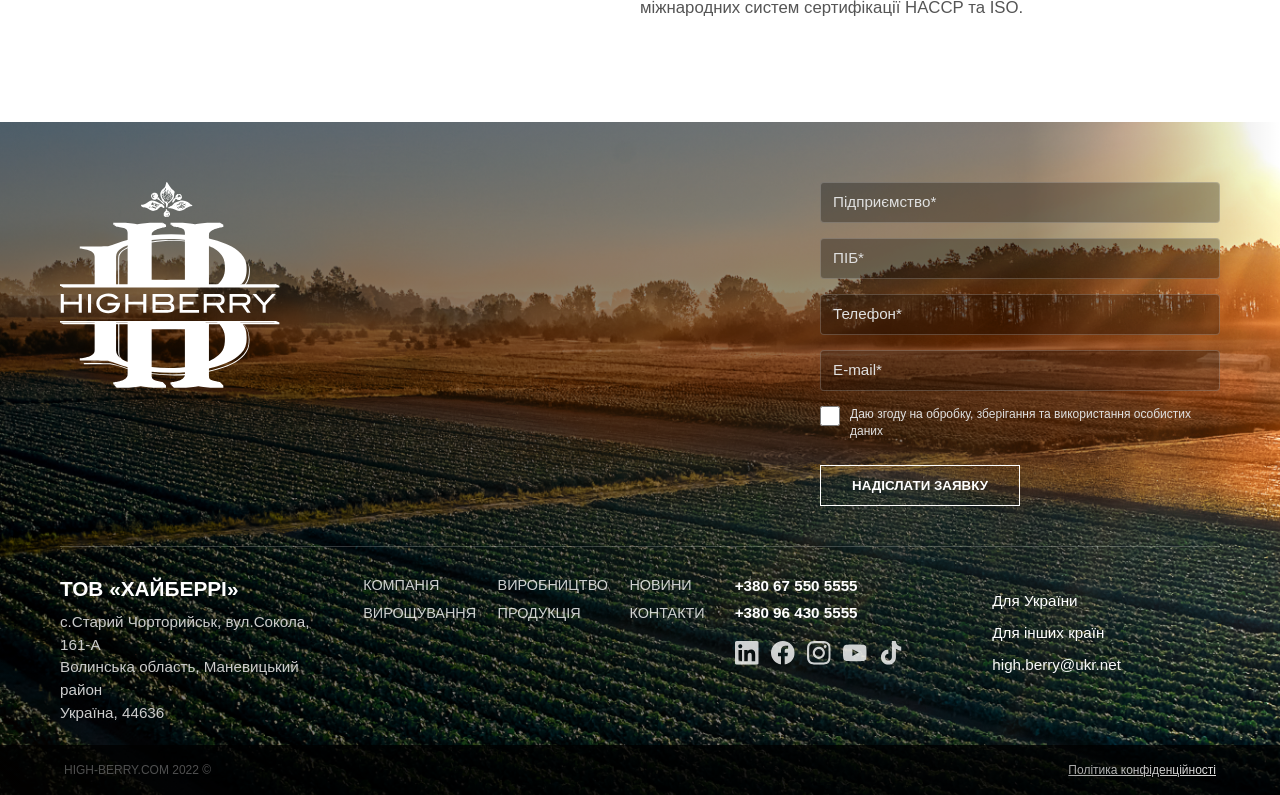
==== commit ecba584d: "Update about.html" ====
--- a/about.html
+++ b/about.html
@@ -15,16 +15,16 @@
                 <span class="active">UA</span> | <span>EN</span> | <span>PL</span>
             </div>
             <div class="nav-icons">
-                <a href="/index.html"><img class="home-btn" alt="icon" src="/img/icons/home.svg"></img></a>
+                <a href="index.html"><img class="home-btn" alt="icon" src="img/icons/home.svg"></img></a>
                 <div class="burger-menu"><span></span></div>
             </div>
         </div>
     
         <ul class="nav-menu">
-            <li><a href="/about.html">ПРО НАС</a></li>
-            <li><a href="/mission.html">МІСІЯ ТА ЦІННОСТІ</a></li>
-            <li><a href="/growing.html">ВИРОЩУВАННЯ</a></li>
-            <li><a href="/production.html">ВИРОБНИЦТВО</a></li>
+            <li><a href="about.html">ПРО НАС</a></li>
+            <li><a href="mission.html">МІСІЯ ТА ЦІННОСТІ</a></li>
+            <li><a href="growing.html">ВИРОЩУВАННЯ</a></li>
+            <li><a href="production.html">ВИРОБНИЦТВО</a></li>
             <li class="has-submenu"><a href="/products.html">ПРОДУКЦІЯ</a> <img class="arrow-open-production" src="/img/icons/arrow-open.svg" alt="icon"></span>
                 <ul class="production">
                     <li><a href="#">Fresh</a></li>
@@ -34,13 +34,13 @@
             </li>
             <li><a href="#">НОВИНИ</a> <img class="arrow-open-news" src="/img/icons/arrow-open.svg" alt="icon">
                 <ul class="news">
-                    <li><a href="/events.html">Події</a></li>
-                    <li><a href="/gallery.html">Галерея</a></li>
-                    <li><a href="/interesting.html">Корисно Та Цікаво</a></li>
+                    <li><a href="events.html">Події</a></li>
+                    <li><a href="gallery.html">Галерея</a></li>
+                    <li><a href="interesting.html">Корисно Та Цікаво</a></li>
                 </ul>
             </li>
-            <li><a href="/vacancies.html">ВАКАНСІЇ</a></li>
-            <li><a href="/contacts.html">КОНТАКТИ</a></li>
+            <li><a href="vacancies.html">ВАКАНСІЇ</a></li>
+            <li><a href="contacts.html">КОНТАКТИ</a></li>
         </ul>
     
         <div class="nav-footer">
@@ -258,4 +258,4 @@
         animBlocks.forEach(block => blockObserver.observe(block));
     </script>
 </body>
-</html>+</html>
